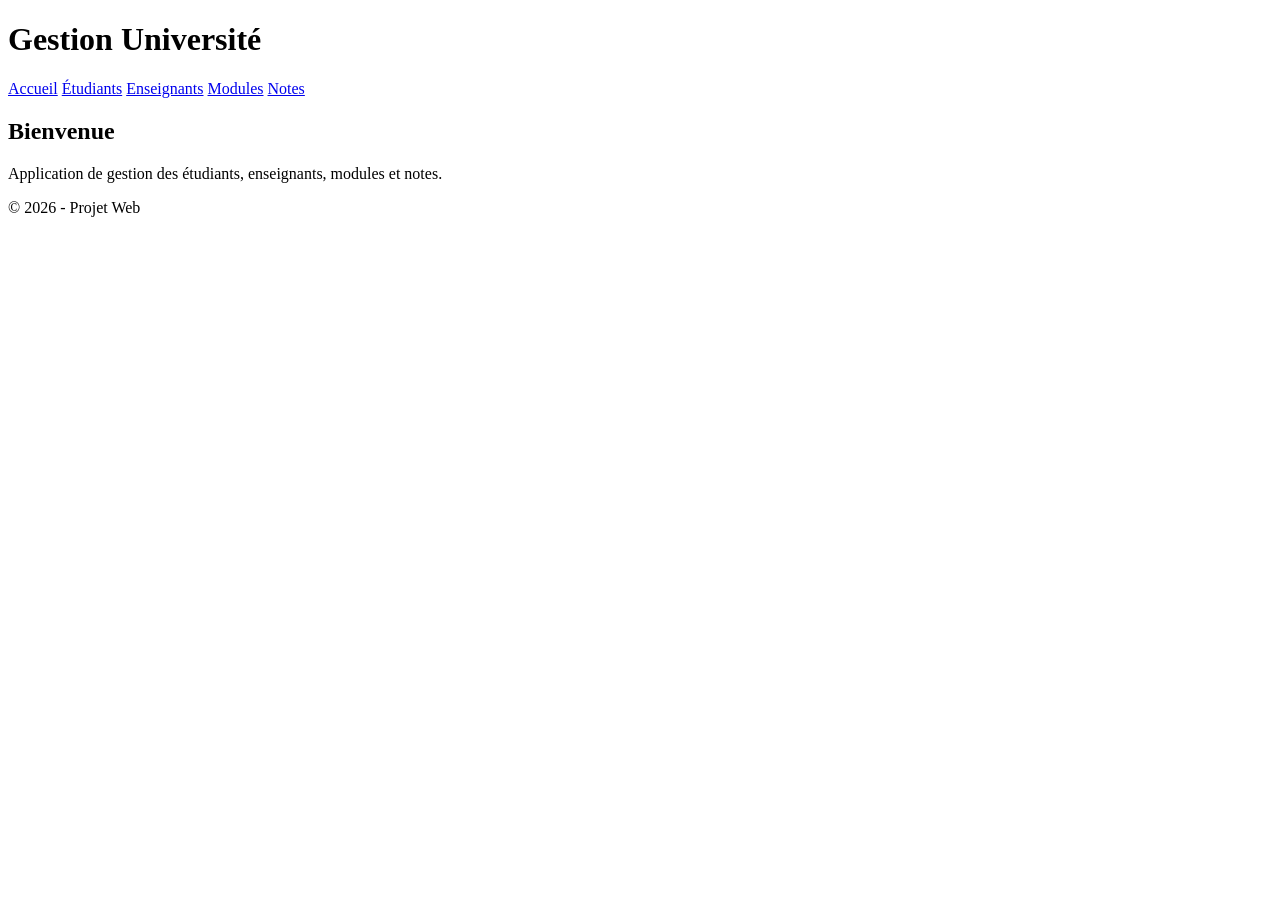
==== index.html @ 1e2cff39 "first commit" ====
<!DOCTYPE html>
<html lang="fr">
<head>
    <meta charset="UTF-8">
    <title>Accueil - Gestion Université</title>
    <link rel="stylesheet" href="css/style.css">
</head>
<body>

<header>
    <h1>Gestion Université</h1>
    <nav>
        <a href="index.html">Accueil</a>
        <a href="students.html">Étudiants</a>
        <a href="teachers.html">Enseignants</a>
        <a href="modules.html">Modules</a>
        <a href="grades.html">Notes</a>
    </nav>
</header>

<main>
    <h2>Bienvenue</h2>
    <p>Application de gestion des étudiants, enseignants, modules et notes.</p>
</main>

<footer>
    <p>© 2026 - Projet Web</p>
</footer>

</body>
</html>
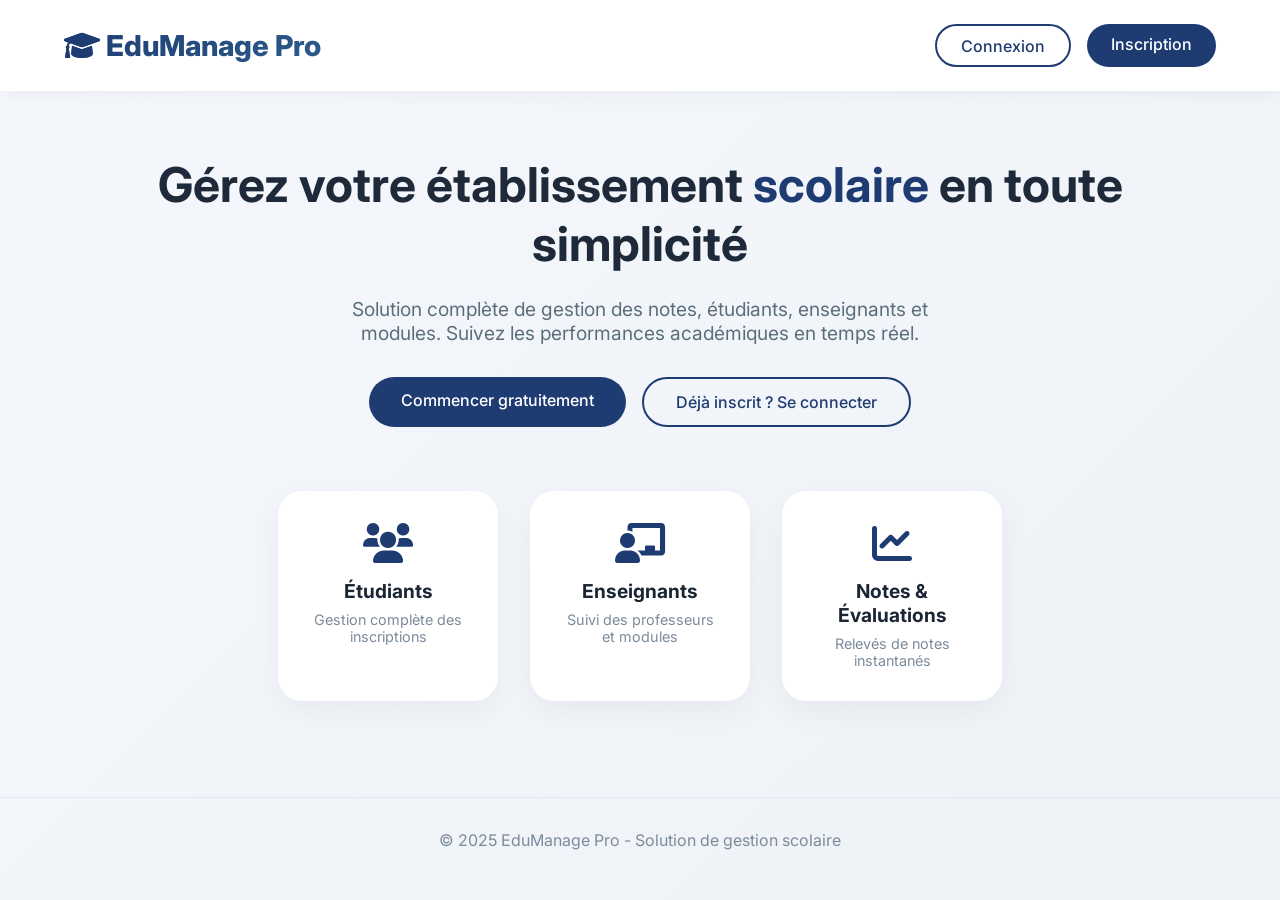
==== commit 9626fc03: "Improve UI + add login/register + clean design" ====
--- a/index.html
+++ b/index.html
@@ -2,30 +2,53 @@
 <html lang="fr">
 <head>
     <meta charset="UTF-8">
-    <title>Accueil - Gestion Université</title>
+    <meta name="viewport" content="width=device-width, initial-scale=1.0">
+    <title>EduManage Pro | Accueil</title>
     <link rel="stylesheet" href="css/style.css">
+    <link href="https://fonts.googleapis.com/css2?family=Inter:opsz,wght@14..32,300;14..32,400;14..32,500;14..32,600;14..32,700&display=swap" rel="stylesheet">
+    <link rel="stylesheet" href="https://cdnjs.cloudflare.com/ajax/libs/font-awesome/6.0.0-beta3/css/all.min.css">
 </head>
 <body>
+    <nav class="navbar-landing">
+        <div class="logo"><i class="fas fa-graduation-cap"></i> EduManage Pro</div>
+        <div class="nav-links">
+            <a href="login.html" class="btn-outline">Connexion</a>
+            <a href="register.html" class="btn-primary">Inscription</a>
+        </div>
+    </nav>
 
-<header>
-    <h1>Gestion Université</h1>
-    <nav>
-        <a href="index.html">Accueil</a>
-        <a href="students.html">Étudiants</a>
-        <a href="teachers.html">Enseignants</a>
-        <a href="modules.html">Modules</a>
-        <a href="grades.html">Notes</a>
-    </nav>
-</header>
+    <section class="hero">
+        <div class="hero-content">
+            <h1>Gérez votre établissement <span class="highlight">scolaire</span> en toute simplicité</h1>
+            <p>Solution complète de gestion des notes, étudiants, enseignants et modules. Suivez les performances académiques en temps réel.</p>
+            <div class="hero-buttons">
+                <a href="register.html" class="btn-large btn-primary">Commencer gratuitement</a>
+                <a href="login.html" class="btn-large btn-outline">Déjà inscrit ? Se connecter</a>
+            </div>
+        </div>
+        <div class="hero-stats">
+            <div class="stat-card">
+                <i class="fas fa-users"></i>
+                <h3>Étudiants</h3>
+                <p>Gestion complète des inscriptions</p>
+            </div>
+            <div class="stat-card">
+                <i class="fas fa-chalkboard-user"></i>
+                <h3>Enseignants</h3>
+                <p>Suivi des professeurs et modules</p>
+            </div>
+            <div class="stat-card">
+                <i class="fas fa-chart-line"></i>
+                <h3>Notes & Évaluations</h3>
+                <p>Relevés de notes instantanés</p>
+            </div>
+        </div>
+    </section>
 
-<main>
-    <h2>Bienvenue</h2>
-    <p>Application de gestion des étudiants, enseignants, modules et notes.</p>
-</main>
+    <footer>
+        <p>&copy; 2025 EduManage Pro - Solution de gestion scolaire</p>
+    </footer>
 
-<footer>
-    <p>© 2026 - Projet Web</p>
-</footer>
-
+    <script src="js/app.js"></script>
 </body>
 </html>
--- a/css/style.css
+++ b/css/style.css
@@ -0,0 +1,582 @@
+/* ========== RESET & BASE ========== */
+* {
+    margin: 0;
+    padding: 0;
+    box-sizing: border-box;
+}
+
+body {
+    font-family: 'Inter', sans-serif;
+    background: linear-gradient(135deg, #f5f7fc 0%, #eef2f6 100%);
+    min-height: 100vh;
+    color: #1a2634;
+}
+
+/* ========== LANDING PAGE ========== */
+.navbar-landing {
+    display: flex;
+    justify-content: space-between;
+    align-items: center;
+    padding: 1.5rem 4rem;
+    background: white;
+    box-shadow: 0 2px 20px rgba(0,0,0,0.05);
+    position: sticky;
+    top: 0;
+    z-index: 100;
+}
+
+.logo {
+    font-size: 1.8rem;
+    font-weight: 800;
+    background: linear-gradient(135deg, #1e3c72, #2b5b8b);
+    -webkit-background-clip: text;
+    background-clip: text;
+    color: transparent;
+}
+
+.logo i {
+    color: #1e3c72;
+    background: none;
+    -webkit-background-clip: unset;
+    background-clip: unset;
+}
+
+.nav-links {
+    display: flex;
+    gap: 1rem;
+}
+
+.btn-outline {
+    padding: 0.6rem 1.5rem;
+    border: 2px solid #1e3c72;
+    border-radius: 40px;
+    text-decoration: none;
+    color: #1e3c72;
+    font-weight: 500;
+    transition: 0.2s;
+}
+
+.btn-outline:hover {
+    background: #1e3c72;
+    color: white;
+}
+
+.btn-primary {
+    background: #1e3c72;
+    color: white;
+    padding: 0.6rem 1.5rem;
+    border-radius: 40px;
+    text-decoration: none;
+    font-weight: 500;
+    transition: 0.2s;
+    border: none;
+    cursor: pointer;
+}
+
+.btn-primary:hover {
+    background: #0f2b4f;
+    transform: translateY(-2px);
+}
+
+.btn-large {
+    padding: 0.8rem 2rem;
+    font-size: 1rem;
+}
+
+.hero {
+    max-width: 1200px;
+    margin: 0 auto;
+    padding: 4rem 2rem;
+    text-align: center;
+}
+
+.hero-content h1 {
+    font-size: 3rem;
+    font-weight: 700;
+    margin-bottom: 1.5rem;
+    color: #1e2a3a;
+}
+
+.hero-content .highlight {
+    color: #1e3c72;
+    position: relative;
+}
+
+.hero-content p {
+    font-size: 1.2rem;
+    color: #5a6e7c;
+    max-width: 600px;
+    margin: 0 auto 2rem;
+}
+
+.hero-buttons {
+    display: flex;
+    gap: 1rem;
+    justify-content: center;
+    flex-wrap: wrap;
+}
+
+.hero-stats {
+    display: flex;
+    justify-content: center;
+    gap: 2rem;
+    margin-top: 4rem;
+    flex-wrap: wrap;
+}
+
+.stat-card {
+    background: white;
+    padding: 2rem;
+    border-radius: 24px;
+    text-align: center;
+    width: 220px;
+    box-shadow: 0 10px 30px rgba(0,0,0,0.05);
+    transition: 0.3s;
+}
+
+.stat-card:hover {
+    transform: translateY(-5px);
+}
+
+.stat-card i {
+    font-size: 2.5rem;
+    color: #1e3c72;
+    margin-bottom: 1rem;
+}
+
+.stat-card h3 {
+    font-size: 1.2rem;
+    margin-bottom: 0.5rem;
+}
+
+.stat-card p {
+    font-size: 0.9rem;
+    color: #7c8b9c;
+}
+
+footer {
+    text-align: center;
+    padding: 2rem;
+    color: #7c8b9c;
+    border-top: 1px solid #e2e8f0;
+    margin-top: 2rem;
+}
+
+/* ========== AUTH PAGES ========== */
+.auth-page {
+    display: flex;
+    align-items: center;
+    justify-content: center;
+    min-height: 100vh;
+    background: linear-gradient(135deg, #1e3c72 0%, #2b5b8b 100%);
+}
+
+.auth-container {
+    width: 100%;
+    display: flex;
+    justify-content: center;
+    padding: 2rem;
+}
+
+.auth-card {
+    background: white;
+    width: 460px;
+    max-width: 90%;
+    border-radius: 32px;
+    overflow: hidden;
+    box-shadow: 0 25px 45px rgba(0, 0, 0, 0.2);
+    animation: slideUp 0.4s ease;
+}
+
+@keyframes slideUp {
+    from {
+        opacity: 0;
+        transform: translateY(30px);
+    }
+    to {
+        opacity: 1;
+        transform: translateY(0);
+    }
+}
+
+.auth-header {
+    background: #1e3c72;
+    padding: 2rem;
+    text-align: center;
+}
+
+.auth-header h2 {
+    color: white;
+    font-weight: 600;
+}
+
+.auth-header p {
+    color: rgba(255,255,255,0.8);
+    font-size: 0.9rem;
+    margin-top: 6px;
+}
+
+.auth-body {
+    padding: 2rem;
+}
+
+.input-group {
+    margin-bottom: 1.5rem;
+}
+
+.input-group label {
+    display: block;
+    font-weight: 500;
+    margin-bottom: 8px;
+    color: #2c3e66;
+    font-size: 0.85rem;
+}
+
+.input-group label i {
+    margin-right: 8px;
+    color: #1e3c72;
+}
+
+.input-group input, .input-group select {
+    width: 100%;
+    padding: 12px 16px;
+    border: 1.5px solid #e2e8f0;
+    border-radius: 16px;
+    font-size: 0.95rem;
+    transition: 0.2s;
+    font-family: 'Inter', sans-serif;
+}
+
+.input-group input:focus, .input-group select:focus {
+    outline: none;
+    border-color: #1e3c72;
+    box-shadow: 0 0 0 3px rgba(30, 60, 114, 0.2);
+}
+
+.btn-auth {
+    background: #1e3c72;
+    color: white;
+    width: 100%;
+    padding: 12px;
+    border: none;
+    border-radius: 40px;
+    font-weight: 600;
+    font-size: 1rem;
+    cursor: pointer;
+    transition: 0.2s;
+}
+
+.btn-auth:hover {
+    background: #0f2b4f;
+}
+
+.switch-auth {
+    text-align: center;
+    margin-top: 1.2rem;
+    font-size: 0.9rem;
+}
+
+.switch-auth a {
+    color: #1e3c72;
+    font-weight: 600;
+    text-decoration: none;
+}
+
+.switch-auth a:hover {
+    text-decoration: underline;
+}
+
+/* ========== MAIN APP (DASHBOARD) ========== */
+.app-container {
+    min-height: 100vh;
+}
+
+.navbar {
+    background: white;
+    box-shadow: 0 4px 20px rgba(0, 0, 0, 0.03);
+    padding: 1rem 2rem;
+    display: flex;
+    justify-content: space-between;
+    align-items: center;
+    border-bottom: 1px solid rgba(0,0,0,0.05);
+    position: sticky;
+    top: 0;
+    z-index: 100;
+}
+
+.user-info {
+    display: flex;
+    align-items: center;
+    gap: 20px;
+}
+
+.user-badge {
+    background: #eef2ff;
+    padding: 8px 16px;
+    border-radius: 40px;
+    font-weight: 500;
+    font-size: 0.9rem;
+}
+
+.logout-btn {
+    background: none;
+    border: 1px solid #e2e8f0;
+    padding: 8px 18px;
+    border-radius: 30px;
+    cursor: pointer;
+    font-weight: 500;
+    transition: 0.2s;
+}
+
+.logout-btn:hover {
+    background: #fee2e2;
+    border-color: #f5a5a5;
+}
+
+.dashboard-layout {
+    display: flex;
+    min-height: calc(100vh - 70px);
+}
+
+.sidebar {
+    width: 280px;
+    background: white;
+    border-right: 1px solid #e9edf2;
+    padding: 2rem 1rem;
+}
+
+.nav-item {
+    display: flex;
+    align-items: center;
+    gap: 12px;
+    padding: 12px 20px;
+    margin: 6px 0;
+    border-radius: 14px;
+    cursor: pointer;
+    font-weight: 500;
+    transition: 0.2s;
+    color: #4a5b6e;
+    text-decoration: none;
+}
+
+.nav-item i {
+    width: 24px;
+    font-size: 1.2rem;
+}
+
+.nav-item.active {
+    background: #1e3c72;
+    color: white;
+}
+
+.nav-item:hover:not(.active) {
+    background: #f0f4f9;
+}
+
+.content-area {
+    flex: 1;
+    padding: 2rem 2.5rem;
+    overflow-y: auto;
+}
+
+.page {
+    display: none;
+    animation: fadeIn 0.25s ease;
+}
+
+.page.active-page {
+    display: block;
+}
+
+@keyframes fadeIn {
+    from { opacity: 0; transform: translateY(8px);}
+    to { opacity: 1; transform: translateY(0);}
+}
+
+/* Cards */
+.card {
+    background: white;
+    border-radius: 28px;
+    padding: 1.8rem;
+    box-shadow: 0 8px 24px rgba(0, 0, 0, 0.03);
+    margin-bottom: 2rem;
+    border: 1px solid #eef2f9;
+}
+
+.card-header {
+    display: flex;
+    justify-content: space-between;
+    align-items: center;
+    margin-bottom: 1.5rem;
+    flex-wrap: wrap;
+}
+
+.stats-grid {
+    display: flex;
+    gap: 20px;
+    margin-top: 20px;
+    flex-wrap: wrap;
+}
+
+.stat-box {
+    background: #eef2ff;
+    padding: 20px;
+    border-radius: 24px;
+    min-width: 160px;
+    text-align: center;
+}
+
+.stat-box h3 {
+    font-size: 2rem;
+    color: #1e3c72;
+}
+
+/* Tables */
+table {
+    width: 100%;
+    border-collapse: collapse;
+}
+
+th, td {
+    text-align: left;
+    padding: 14px 8px;
+    border-bottom: 1px solid #ecf3fa;
+}
+
+th {
+    font-weight: 600;
+    color: #2c3e66;
+}
+
+.badge {
+    background: #e9f4ff;
+    padding: 4px 12px;
+    border-radius: 50px;
+    font-size: 0.8rem;
+    font-weight: 500;
+}
+
+.action-icon {
+    cursor: pointer;
+    margin: 0 5px;
+    color: #5c6f87;
+}
+
+.action-icon:hover {
+    color: #1e3c72;
+}
+
+/* Search & Filters */
+.search-bar {
+    position: relative;
+    margin-bottom: 1.5rem;
+}
+
+.search-bar input {
+    width: 100%;
+    padding: 12px 20px 12px 45px;
+    border: 1.5px solid #e2e8f0;
+    border-radius: 40px;
+    font-size: 0.95rem;
+}
+
+.search-bar i {
+    position: absolute;
+    left: 18px;
+    top: 50%;
+    transform: translateY(-50%);
+    color: #9aa9b9;
+}
+
+.filters {
+    display: flex;
+    gap: 1rem;
+    margin-bottom: 1.5rem;
+    flex-wrap: wrap;
+}
+
+.filter-select {
+    padding: 10px 16px;
+    border: 1.5px solid #e2e8f0;
+    border-radius: 40px;
+    background: white;
+    font-family: 'Inter', sans-serif;
+}
+
+/* Modal */
+.form-modal {
+    position: fixed;
+    top: 0;
+    left: 0;
+    width: 100%;
+    height: 100%;
+    background: rgba(0,0,0,0.5);
+    backdrop-filter: blur(4px);
+    display: flex;
+    align-items: center;
+    justify-content: center;
+    z-index: 200;
+    visibility: hidden;
+    opacity: 0;
+    transition: 0.2s;
+}
+
+.form-modal.open {
+    visibility: visible;
+    opacity: 1;
+}
+
+.modal-content {
+    background: white;
+    width: 480px;
+    max-width: 90%;
+    border-radius: 32px;
+    padding: 2rem;
+}
+
+.modal-content h3 {
+    margin-bottom: 1.5rem;
+    color: #1e3c72;
+}
+
+/* Responsive */
+@media (max-width: 800px) {
+    .sidebar {
+        width: 80px;
+    }
+    .sidebar .nav-item span {
+        display: none;
+    }
+    .sidebar .nav-item i {
+        margin: 0 auto;
+    }
+    .content-area {
+        padding: 1rem;
+    }
+    .navbar-landing {
+        padding: 1rem;
+        flex-direction: column;
+        gap: 1rem;
+    }
+    .hero-content h1 {
+        font-size: 2rem;
+    }
+}
+
+/* Grade colors */
+.grade-excellent {
+    color: #2e7d32;
+    font-weight: bold;
+}
+
+.grade-good {
+    color: #689f38;
+}
+
+.grade-average {
+    color: #ff9800;
+}
+
+.grade-poor {
+    color: #f44336;
+}
